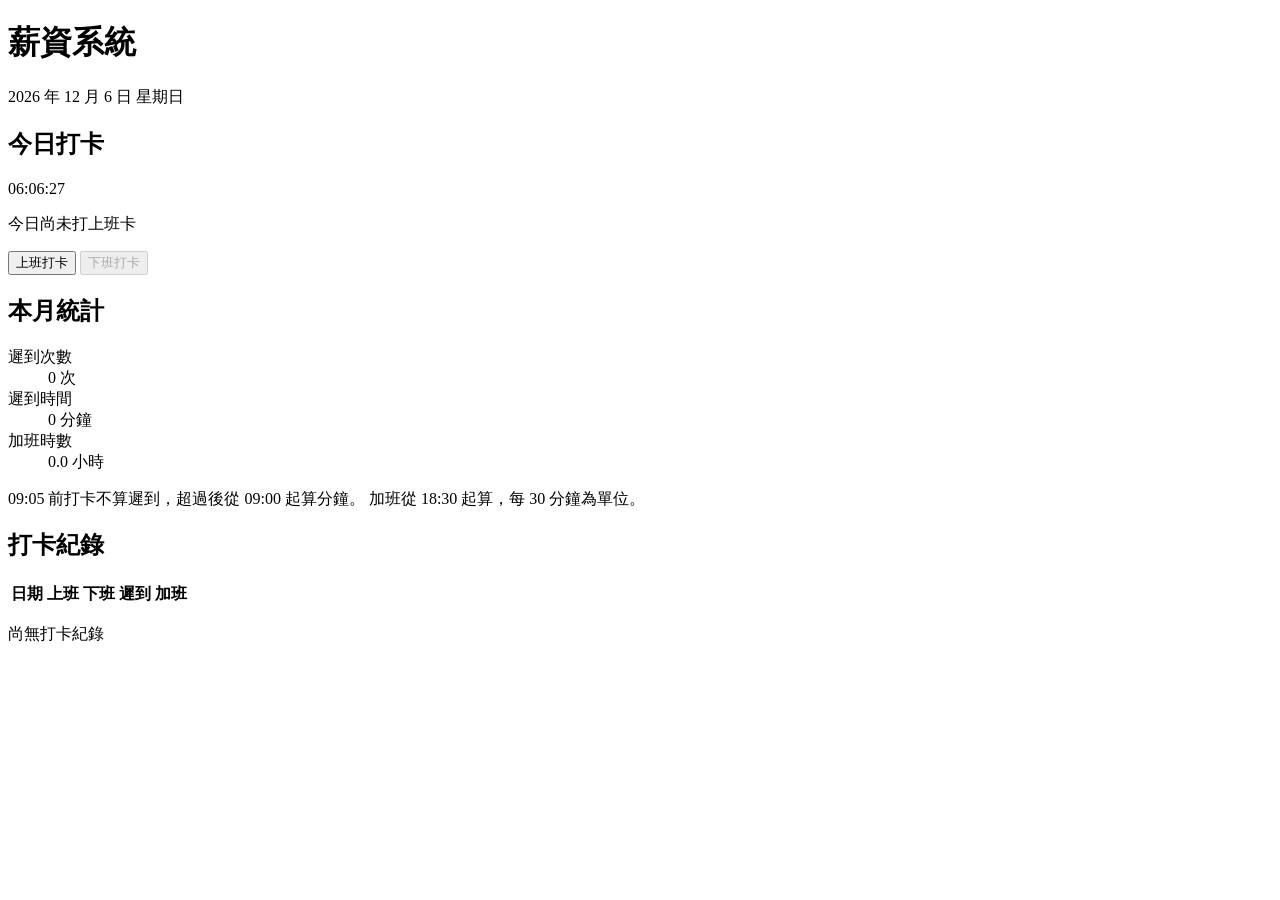
==== index.html @ 5715cd2f "Create index.html" ====
<!DOCTYPE html>
<html lang="zh-Hant">
<head>
  <meta charset="UTF-8">
  <meta name="viewport" content="width=device-width, initial-scale=1">
  <title>薪資系統</title>
  <link rel="stylesheet" href="style.css">
</head>
<body>
  <main class="page">
    <header class="header">
      <h1>薪資系統</h1>
      <p id="today" class="muted"></p>
    </header>

    <section class="card" aria-labelledby="punch-title">
      <h2 id="punch-title">今日打卡</h2>
      <p id="clock" class="clock">--:--:--</p>
      <p id="status" class="status">今日尚未打上班卡</p>
      <div class="buttons">
        <button id="btn-in" class="btn btn-primary" type="button">上班打卡</button>
        <button id="btn-out" class="btn" type="button">下班打卡</button>
      </div>
      <p id="message" class="message" role="status" aria-live="polite"></p>
    </section>

    <section class="card" aria-labelledby="stats-title">
      <h2 id="stats-title">本月統計</h2>
      <dl class="stats">
        <div class="stat">
          <dt>遲到次數</dt>
          <dd id="stat-late-count">0 次</dd>
        </div>
        <div class="stat">
          <dt>遲到時間</dt>
          <dd id="stat-late-min">0 分鐘</dd>
        </div>
        <div class="stat">
          <dt>加班時數</dt>
          <dd id="stat-ot">0 小時</dd>
        </div>
      </dl>
      <p class="rule muted">
        09:05 前打卡不算遲到，超過後從 09:00 起算分鐘。
        加班從 18:30 起算，每 30 分鐘為單位。
      </p>
    </section>

    <section class="card" aria-labelledby="records-title">
      <h2 id="records-title">打卡紀錄</h2>
      <div class="table-wrap">
        <table>
          <thead>
            <tr>
              <th>日期</th>
              <th>上班</th>
              <th>下班</th>
              <th>遲到</th>
              <th>加班</th>
            </tr>
          </thead>
          <tbody id="records"></tbody>
        </table>
      </div>
      <p id="empty" class="muted empty">尚無打卡紀錄</p>
    </section>
  </main>

  <script>
    // 規則設定
    var WORK_START = 9 * 60;       // 上班時間 09:00
    var GRACE = 5;                 // 寬限 5 分鐘
    var OT_START = 18 * 60 + 30;   // 加班從 18:30 起算
    var OT_STEP = 30;              // 每 30 分鐘為單位
    var STORAGE_KEY = 'payroll-records';
    var WEEKDAYS = ['日', '一', '二', '三', '四', '五', '六'];

    function $(id) { return document.getElementById(id); }
    function pad(n) { return (n < 10 ? '0' : '') + n; }
    function toMinutes(text) {
      var parts = text.split(':');
      return Number(parts[0]) * 60 + Number(parts[1]);
    }
    function dateKey(d) {
      return d.getFullYear() + '-' + pad(d.getMonth() + 1) + '-' + pad(d.getDate());
    }
    function timeText(d) {
      return pad(d.getHours()) + ':' + pad(d.getMinutes());
    }

    // 紀錄存取（以日期為鍵：{ "2026-10-16": { in: "08:55", out: "19:10" } }）
    var records = load();

    function load() {
      try {
        return JSON.parse(localStorage.getItem(STORAGE_KEY)) || {};
      } catch (e) {
        return {};
      }
    }

    function save() {
      try {
        localStorage.setItem(STORAGE_KEY, JSON.stringify(records));
      } catch (e) {}
    }

    // 計算遲到分鐘與加班分鐘
    function lateMinutes(inTime) {
      var m = toMinutes(inTime);
      return m > WORK_START + GRACE ? m - WORK_START : 0;
    }

    function overtimeMinutes(outTime) {
      var m = toMinutes(outTime);
      return m > OT_START ? Math.floor((m - OT_START) / OT_STEP) * OT_STEP : 0;
    }

    function hoursText(minutes) {
      return (minutes / 60).toFixed(1);
    }

    // 畫面更新
    function renderClock() {
      var now = new Date();
      $('clock').textContent = timeText(now) + ':' + pad(now.getSeconds());
      $('today').textContent =
        now.getFullYear() + ' 年 ' + (now.getMonth() + 1) + ' 月 ' + now.getDate() +
        ' 日 星期' + WEEKDAYS[now.getDay()];
    }

    function renderPunch() {
      var today = records[dateKey(new Date())] || {};
      var status = '今日尚未打上班卡';
      if (today.in && !today.out) {
        status = '已於 ' + today.in + ' 打上班卡';
        if (lateMinutes(today.in)) status += '，遲到 ' + lateMinutes(today.in) + ' 分鐘';
      } else if (today.in && today.out) {
        status = '今日已完成打卡：' + today.in + ' – ' + today.out;
      }
      $('status').textContent = status;
      $('btn-in').disabled = !!today.in;
      $('btn-out').disabled = !today.in || !!today.out;
    }

    function renderStats() {
      var prefix = dateKey(new Date()).slice(0, 7);
      var lateCount = 0, lateTotal = 0, otTotal = 0;
      Object.keys(records).forEach(function (key) {
        if (key.indexOf(prefix) !== 0) return;
        var r = records[key];
        if (r.in && lateMinutes(r.in)) {
          lateCount += 1;
          lateTotal += lateMinutes(r.in);
        }
        if (r.out) otTotal += overtimeMinutes(r.out);
      });
      $('stat-late-count').textContent = lateCount + ' 次';
      $('stat-late-min').textContent = lateTotal + ' 分鐘';
      $('stat-ot').textContent = hoursText(otTotal) + ' 小時';
    }

    function renderTable() {
      var keys = Object.keys(records).sort().reverse();
      var html = '';
      keys.forEach(function (key) {
        var r = records[key];
        var d = new Date(key + 'T00:00:00');
        var late = r.in ? lateMinutes(r.in) : 0;
        var ot = r.out ? overtimeMinutes(r.out) : 0;
        html += '<tr>' +
          '<td>' + pad(d.getMonth() + 1) + '/' + pad(d.getDate()) + ' 週' + WEEKDAYS[d.getDay()] + '</td>' +
          '<td>' + (r.in || '—') + '</td>' +
          '<td>' + (r.out || '—') + '</td>' +
          '<td' + (late ? ' class="late"' : '') + '>' + (late ? late + ' 分' : '—') + '</td>' +
          '<td' + (ot ? ' class="overtime"' : '') + '>' + (ot ? hoursText(ot) + ' 小時' : '—') + '</td>' +
          '</tr>';
      });
      $('records').innerHTML = html;
      $('empty').hidden = keys.length > 0;
    }

    function render() {
      renderPunch();
      renderStats();
      renderTable();
    }

    // 打卡動作
    $('btn-in').addEventListener('click', function () {
      var now = new Date();
      var key = dateKey(now);
      if (records[key] && records[key].in) return;
      records[key] = { in: timeText(now), out: null };
      save();
      var late = lateMinutes(records[key].in);
      $('message').textContent = '已記錄 ' + records[key].in + ' 上班打卡' +
        (late ? '，遲到 ' + late + ' 分鐘。' : '，準時。');
      render();
    });

    $('btn-out').addEventListener('click', function () {
      var now = new Date();
      var key = dateKey(now);
      var rec = records[key];
      if (!rec || !rec.in || rec.out) return;
      rec.out = timeText(now);
      save();
      var ot = overtimeMinutes(rec.out);
      $('message').textContent = '已記錄 ' + rec.out + ' 下班打卡' +
        (ot ? '，加班 ' + hoursText(ot) + ' 小時。' : '。');
      render();
    });

    renderClock();
    render();
    setInterval(renderClock, 1000);
  </script>
</body>
</html>
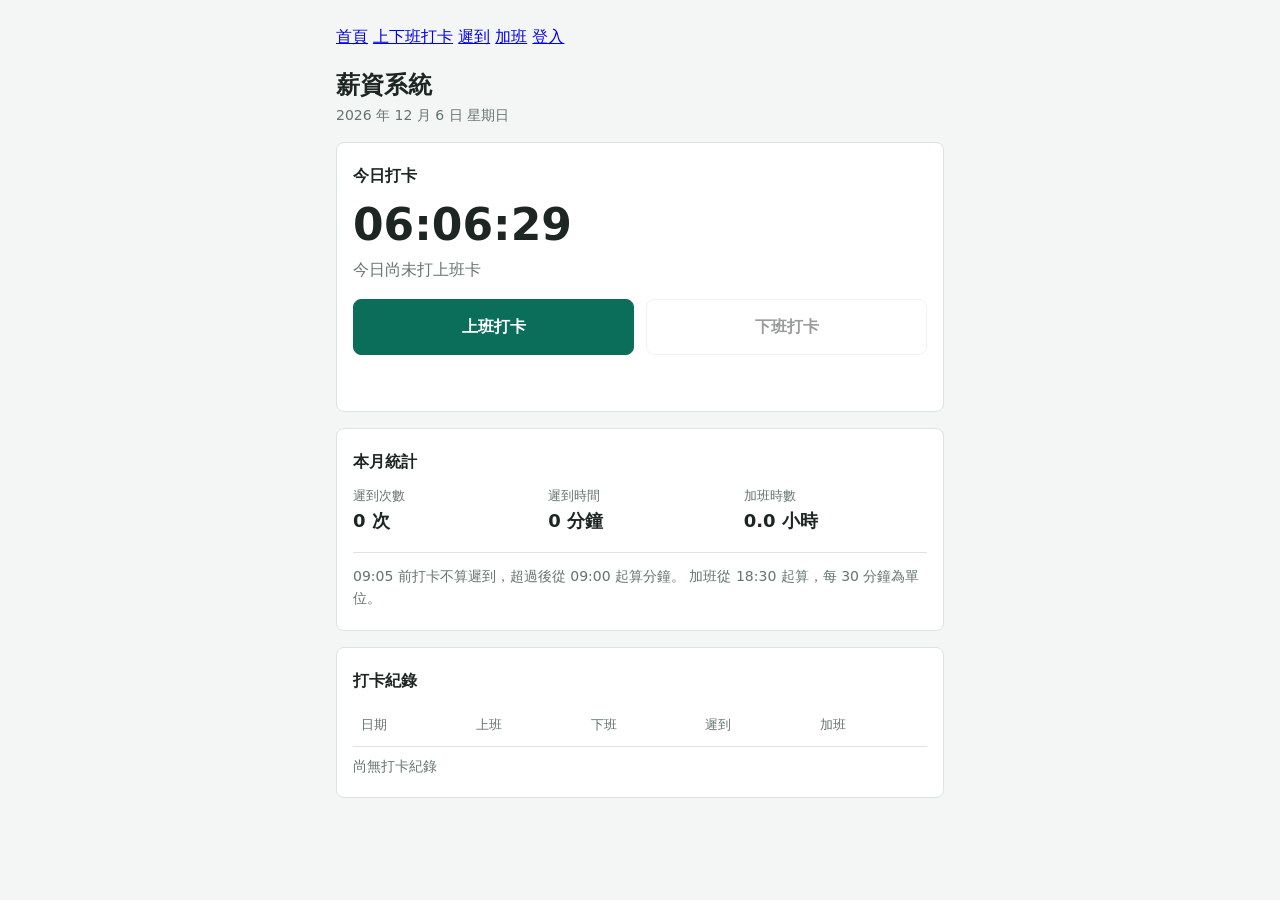
==== commit e3414f69: "Update index.html" ====
--- a/index.html
+++ b/index.html
@@ -8,6 +8,14 @@
 </head>
 <body>
   <main class="page">
+    <nav class="nav" aria-label="主選單">
+      <a href="index.html" aria-current="page">首頁</a>
+      <a href="attendance.html">上下班打卡</a>
+      <a href="late.html">遲到</a>
+      <a href="overtime.html">加班</a>
+      <a id="auth" class="nav-auth" href="login.html">登入</a>
+    </nav>
+
     <header class="header">
       <h1>薪資系統</h1>
       <p id="today" class="muted"></p>
@@ -88,7 +96,7 @@
       return pad(d.getHours()) + ':' + pad(d.getMinutes());
     }
 
-    // 紀錄存取（以日期為鍵：{ "2026-10-16": { in: "08:55", out: "19:10" } }）
+    // 紀錄存取（以日期為鍵：{ "2026-10-30": { in: "08:55", out: "19:10" } }）
     var records = load();
 
     function load() {
@@ -215,6 +223,43 @@
     renderClock();
     render();
     setInterval(renderClock, 1000);
+
+    // 登入狀態：登入後導覽列的「登入」會變成「登出」
+    var SESSION_KEY = 'payroll-session';
+
+    function getSession() {
+      try { return JSON.parse(localStorage.getItem(SESSION_KEY)); } catch (e) { return null; }
+    }
+
+    function clearSession() {
+      try { localStorage.removeItem(SESSION_KEY); } catch (e) {}
+    }
+
+    function renderAuth() {
+      var link = document.getElementById('auth');
+      var s = getSession();
+      if (s && s.access_token) {
+        link.textContent = '登出';
+        link.href = '#';
+      } else {
+        link.textContent = '登入';
+        link.href = 'login.html';
+      }
+    }
+
+    document.getElementById('auth').addEventListener('click', function (e) {
+      var s = getSession();
+      if (!s || !s.access_token) return;   // 未登入：照一般連結前往登入頁
+      e.preventDefault();
+      function done() { clearSession(); location.reload(); }
+      if (!s.url || !s.key) { done(); return; }
+      fetch(s.url + '/auth/v1/logout', {
+        method: 'POST',
+        headers: { apikey: s.key, Authorization: 'Bearer ' + s.access_token }
+      }).then(done, done);
+    });
+
+    renderAuth();
   </script>
 </body>
 </html>
--- a/style.css
+++ b/style.css
@@ -0,0 +1,191 @@
+:root {
+  --bg: #f4f6f5;
+  --surface: #ffffff;
+  --ink: #1d2623;
+  --muted: #66746f;
+  --line: #dce3e0;
+  --accent: #0b6e5a;
+  --late: #b4361c;
+  --overtime: #3b4fc4;
+}
+
+* {
+  box-sizing: border-box;
+}
+
+body {
+  margin: 0;
+  background: var(--bg);
+  color: var(--ink);
+  font-family: "PingFang TC", "Noto Sans TC", "Microsoft JhengHei", system-ui, sans-serif;
+  font-size: 16px;
+  line-height: 1.6;
+}
+
+.page {
+  max-width: 640px;
+  margin: 0 auto;
+  padding: 24px 16px 48px;
+  display: flex;
+  flex-direction: column;
+  gap: 16px;
+}
+
+h1,
+h2,
+p,
+dl,
+dd {
+  margin: 0;
+}
+
+h1 {
+  font-size: 24px;
+}
+
+h2 {
+  font-size: 16px;
+  margin-bottom: 12px;
+}
+
+.muted {
+  color: var(--muted);
+  font-size: 14px;
+}
+
+.card {
+  background: var(--surface);
+  border: 1px solid var(--line);
+  border-radius: 8px;
+  padding: 20px 16px;
+  min-width: 0;
+}
+
+/* 打卡 */
+.clock {
+  font-size: 44px;
+  font-weight: 700;
+  line-height: 1.1;
+  font-variant-numeric: tabular-nums;
+}
+
+.status {
+  margin-top: 8px;
+  color: var(--muted);
+}
+
+.buttons {
+  display: grid;
+  grid-template-columns: 1fr 1fr;
+  gap: 12px;
+  margin-top: 16px;
+}
+
+.btn {
+  padding: 14px 8px;
+  font: inherit;
+  font-weight: 700;
+  color: var(--ink);
+  background: var(--surface);
+  border: 1px solid var(--line);
+  border-radius: 8px;
+  cursor: pointer;
+}
+
+.btn-primary {
+  color: #ffffff;
+  background: var(--accent);
+  border-color: var(--accent);
+}
+
+.btn:disabled {
+  opacity: 0.45;
+  cursor: not-allowed;
+}
+
+.btn:focus-visible {
+  outline: 2px solid var(--accent);
+  outline-offset: 2px;
+}
+
+.message {
+  margin-top: 12px;
+  min-height: 24px;
+  font-size: 14px;
+}
+
+/* 統計 */
+.stats {
+  display: grid;
+  grid-template-columns: repeat(3, 1fr);
+  gap: 12px;
+}
+
+.stat dt {
+  color: var(--muted);
+  font-size: 13px;
+}
+
+.stat dd {
+  font-size: 18px;
+  font-weight: 700;
+}
+
+.rule {
+  margin-top: 16px;
+  padding-top: 12px;
+  border-top: 1px solid var(--line);
+}
+
+/* 紀錄 */
+.table-wrap {
+  overflow-x: auto;
+}
+
+table {
+  width: 100%;
+  min-width: 420px;
+  border-collapse: collapse;
+}
+
+th,
+td {
+  padding: 10px 8px;
+  text-align: left;
+  border-bottom: 1px solid var(--line);
+  font-variant-numeric: tabular-nums;
+  white-space: nowrap;
+}
+
+th {
+  color: var(--muted);
+  font-size: 13px;
+  font-weight: 500;
+}
+
+tbody tr:last-child td {
+  border-bottom: 0;
+}
+
+td.late {
+  color: var(--late);
+}
+
+td.overtime {
+  color: var(--overtime);
+}
+
+.empty {
+  padding-top: 8px;
+}
+
+/* 手機 */
+@media (max-width: 420px) {
+  .clock {
+    font-size: 36px;
+  }
+
+  .stat dd {
+    font-size: 16px;
+  }
+}
